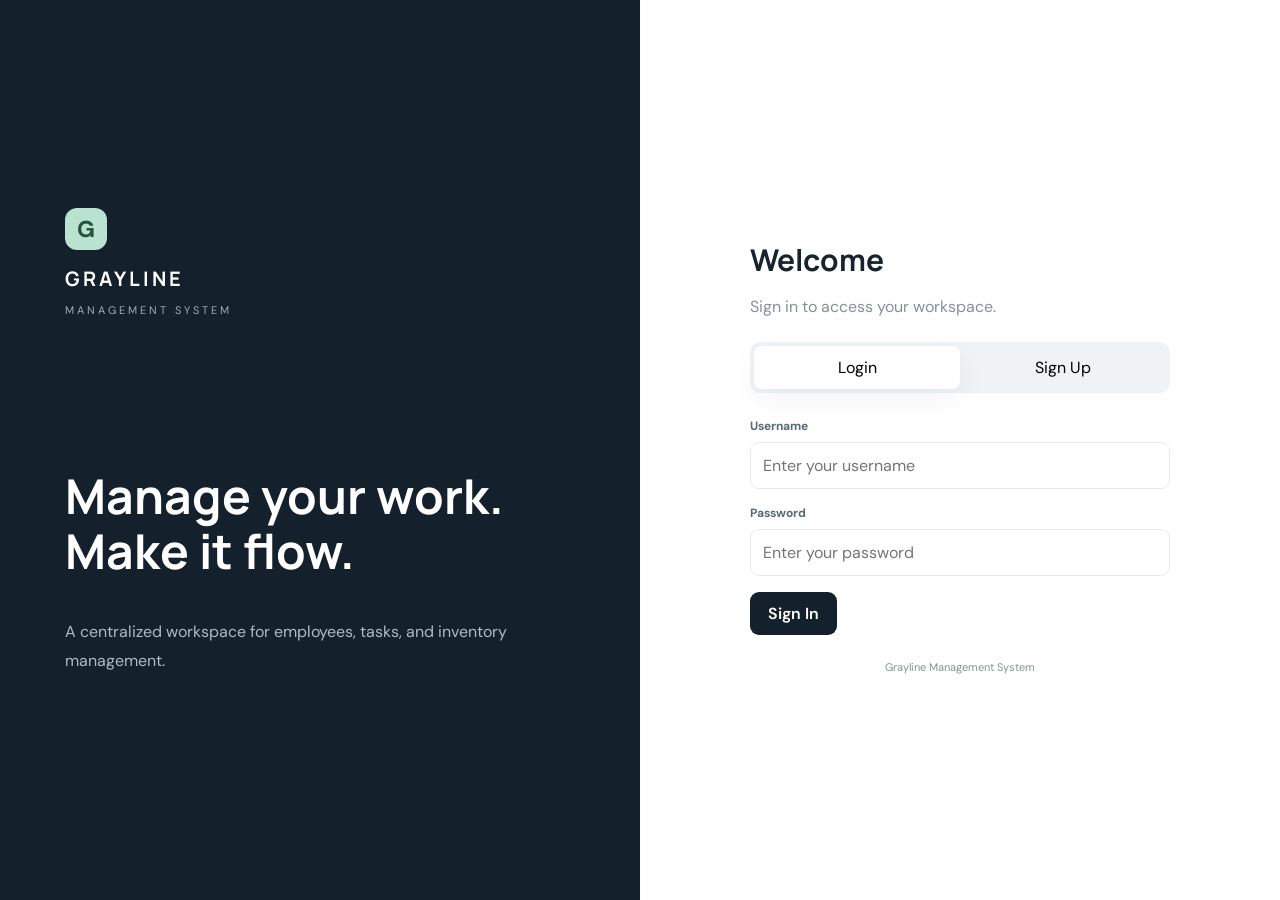
==== static/index.html @ 78852fe9 "Add the main files to upload the wep on server >>> pass use >>> python html css javascript" ====
<!DOCTYPE html>
<html lang="en">

<head>
    <meta charset="UTF-8">
    <meta name="viewport" content="width=device-width, initial-scale=1.0">

    <title>Grayline | Login</title>

    <link rel="stylesheet" href="style.css">
</head>

<body>

    <div class="auth-container">

        <div class="auth-brand">

            <div class="brand-logo">G</div>

            <h1>GRAYLINE</h1>

            <p>MANAGEMENT SYSTEM</p>

            <div class="brand-description">
                <h2>Manage your work.<br>Make it flow.</h2>

                <p>
                    A centralized workspace for employees,
                    tasks, and inventory management.
                </p>
            </div>

        </div>

        <div class="auth-content">

            <div class="auth-card">

                <h2>Welcome</h2>

                <p class="muted">
                    Sign in to access your workspace.
                </p>

                <div id="auth-message" class="notice hidden"></div>

                <div class="auth-tabs">

                    <button
                        class="active"
                        data-auth-tab="login"
                        type="button"
                    >
                        Login
                    </button>

                    <button
                        data-auth-tab="signup"
                        type="button"
                    >
                        Sign Up
                    </button>

                </div>

                <!-- Login Form -->

                <form id="login-form">

                    <div class="field">

                        <label>Username</label>

                        <input
                            type="text"
                            name="username"
                            placeholder="Enter your username"
                            required
                        >

                    </div>

                    <div class="field">

                        <label>Password</label>

                        <input
                            type="password"
                            name="password"
                            placeholder="Enter your password"
                            required
                        >

                    </div>

                    <button class="btn" type="submit">
                        Sign In
                    </button>

                </form>

                <!-- Signup Form -->

                <form id="signup-form" class="hidden">

                    <div class="field">

                        <label>Username</label>

                        <input
                            type="text"
                            name="username"
                            required
                            minlength="3"
                        >

                    </div>

                    <div class="field">

                        <label>Email</label>

                        <input
                            type="email"
                            name="email"
                            required
                        >

                    </div>

                    <div class="field">

                        <label>Phone</label>

                        <input
                            type="text"
                            name="phone"
                            required
                        >

                    </div>

                    <div class="field">

                        <label>Password</label>

                        <input
                            type="password"
                            name="password"
                            required
                            minlength="6"
                        >

                    </div>

                    <button class="btn" type="submit">
                        Create Account
                    </button>

                </form>

                <p class="auth-footer">
                    Grayline Management System
                </p>

            </div>

        </div>

    </div>

    <script src="app.js"></script>
    <script src="auth.js"></script>

</body>

</html>
---- static/style.css ----
@import url('https://fonts.googleapis.com/css2?family=DM+Sans:wght@400;500;600;700&family=Manrope:wght@500;600;700;800&display=swap');

:root {
    --background: #f4f6f8;
    --surface: #ffffff;
    --dark: #14212c;
    --dark-light: #263b4b;
    --accent: #b9e3d0;
    --accent-dark: #24543e;
    --text: #17232d;
    --muted: #84919c;
    --border: #e7ebef;
    --danger: #c94b4b;
    --shadow: 0 10px 30px rgba(20, 33, 44, .05);
}

* {
    box-sizing: border-box;
}

body {
    margin: 0;
    background: var(--background);
    color: var(--text);
    font-family: "DM Sans", sans-serif;
}

button,
input,
select,
textarea {
    font: inherit;
}

a {
    text-decoration: none;
    color: inherit;
}

/* Authentication */

.auth-container {
    min-height: 100vh;
    display: grid;
    grid-template-columns: 1fr 1fr;
    background: white;
}

.auth-brand {
    background: var(--dark);
    color: white;
    padding: 65px;
    display: flex;
    flex-direction: column;
    justify-content: center;
}

.brand-logo {
    width: 42px;
    height: 42px;
    border-radius: 12px;
    display: grid;
    place-items: center;
    background: var(--accent);
    color: var(--accent-dark);
    font-size: 23px;
    font-weight: 800;
}

.auth-brand h1 {
    font-family: Manrope, sans-serif;
    font-size: 20px;
    letter-spacing: 3px;
    margin: 15px 0 0;
}

.auth-brand > p {
    color: #9eacb8;
    font-size: 11px;
    letter-spacing: 3px;
}

.brand-description {
    margin-top: 100px;
    max-width: 450px;
}

.brand-description h2 {
    font-family: Manrope, sans-serif;
    font-size: 48px;
    line-height: 1.15;
}

.brand-description p {
    color: #aebbc5;
    line-height: 1.8;
}

.auth-content {
    display: grid;
    place-items: center;
    padding: 30px;
}

.auth-card {
    width: min(420px, 100%);
}

.auth-card h2 {
    font-family: Manrope, sans-serif;
    font-size: 30px;
    margin-bottom: 8px;
}

.muted {
    color: var(--muted);
}

.auth-tabs {
    display: flex;
    background: #f0f3f5;
    border-radius: 10px;
    padding: 4px;
    margin: 25px 0;
}

.auth-tabs button {
    flex: 1;
    padding: 11px;
    border: none;
    border-radius: 8px;
    background: transparent;
    cursor: pointer;
}

.auth-tabs button.active {
    background: white;
    box-shadow: var(--shadow);
}

/* Layout */

.layout {
    min-height: 100vh;
    display: grid;
    grid-template-columns: 245px 1fr;
}

.sidebar {
    background: var(--dark);
    color: white;
    padding: 25px 18px;
    display: flex;
    flex-direction: column;
}

.brand {
    display: flex;
    align-items: center;
    gap: 12px;
    margin-bottom: 45px;
    padding: 0 8px;
}

.brand h2 {
    font-family: Manrope, sans-serif;
    font-size: 16px;
    margin: 0;
    letter-spacing: 1px;
}

.brand small {
    color: #899aa8;
    font-size: 9px;
    letter-spacing: 2px;
}

.sidebar nav {
    display: grid;
    gap: 8px;
}

.sidebar nav a {
    padding: 13px;
    color: #b7c2ca;
    border-radius: 9px;
    font-size: 14px;
    transition: .2s;
}

.sidebar nav a:hover,
.sidebar nav a.active {
    background: var(--dark-light);
    color: white;
}

.sidebar-bottom {
    margin-top: auto;
    border-top: 1px solid #33414d;
    padding-top: 20px;
}

.sidebar-bottom p {
    margin: 0 0 5px;
    font-weight: 700;
}

.sidebar-bottom small {
    color: #9eacb8;
}

.logout-btn {
    display: block;
    width: 100%;
    margin-top: 15px;
    padding: 10px;
    color: white;
    background: #283946;
    border: 0;
    border-radius: 8px;
    cursor: pointer;
}

.logout-btn:hover {
    background: #3b4e5c;
}

/* Main content */

.main-content {
    padding: 35px;
    min-width: 0;
}

.topbar {
    display: flex;
    justify-content: space-between;
    align-items: center;
    margin-bottom: 35px;
}

.topbar small {
    color: var(--muted);
    letter-spacing: 2px;
    font-size: 10px;
}

.topbar h1 {
    font-family: Manrope, sans-serif;
    margin: 7px 0 0;
    font-size: 27px;
}

.role-badge {
    background: var(--accent);
    color: var(--accent-dark);
    padding: 8px 13px;
    border-radius: 30px;
    font-size: 11px;
    font-weight: 700;
}

.welcome {
    margin-bottom: 25px;
}

.welcome h2 {
    font-family: Manrope, sans-serif;
    margin-bottom: 7px;
}

.welcome p {
    color: var(--muted);
}

/* Statistics */

.stats-grid {
    display: grid;
    grid-template-columns: repeat(3, minmax(0, 1fr));
    gap: 16px;
    margin-bottom: 25px;
}

.stat-card {
    padding: 23px;
    background: white;
    border: 1px solid var(--border);
    border-radius: 14px;
    box-shadow: var(--shadow);
}

.stat-card p {
    color: var(--muted);
    font-size: 12px;
    margin: 0;
}

.stat-card h2 {
    font-family: Manrope, sans-serif;
    font-size: 27px;
    margin: 13px 0 0;
}

/* Panels */

.panel {
    background: white;
    padding: 23px;
    border: 1px solid var(--border);
    border-radius: 14px;
    margin-bottom: 20px;
    box-shadow: var(--shadow);
}

.panel h2 {
    font-family: Manrope, sans-serif;
    font-size: 17px;
    margin: 0 0 20px;
}

.panel-header {
    display: flex;
    align-items: center;
    justify-content: space-between;
    gap: 15px;
    margin-bottom: 20px;
}

.panel-header h2 {
    margin: 0;
}

/* Forms */

.field {
    display: grid;
    gap: 8px;
    margin-bottom: 16px;
}

.field label {
    font-size: 12px;
    font-weight: 700;
    color: #596875;
}

.field input,
.field select,
.field textarea {
    width: 100%;
    padding: 12px;
    border: 1px solid var(--border);
    border-radius: 9px;
    background: white;
    outline: none;
}

.field input:focus,
.field select:focus,
.field textarea:focus {
    border-color: #8ac9aa;
    box-shadow: 0 0 0 3px #b9e3d044;
}

.field textarea {
    min-height: 100px;
    resize: vertical;
}

.form-grid {
    display: grid;
    grid-template-columns: repeat(2, minmax(0, 1fr));
    gap: 0 15px;
}

.field.full {
    grid-column: 1 / -1;
}

/* Buttons */

.btn {
    padding: 11px 18px;
    background: var(--dark);
    color: white;
    border: none;
    border-radius: 9px;
    cursor: pointer;
    font-weight: 600;
}

.btn:hover {
    background: var(--dark-light);
}

.btn:disabled {
    opacity: .5;
    cursor: not-allowed;
}

.btn-small {
    padding: 7px 11px;
    font-size: 12px;
}

.btn-danger {
    background: #fff0f0;
    color: var(--danger);
    border: 1px solid #f1dada;
}

.btn-danger:hover {
    background: #ffe2e2;
}

/* Tables */

.table-wrapper {
    overflow-x: auto;
}

table {
    width: 100%;
    border-collapse: collapse;
    min-width: 550px;
}

th {
    text-align: left;
    padding: 13px;
    color: var(--muted);
    font-size: 10px;
    letter-spacing: 1px;
    text-transform: uppercase;
    border-bottom: 1px solid var(--border);
}

td {
    padding: 15px 13px;
    font-size: 13px;
    border-bottom: 1px solid #f0f2f4;
}

tr:last-child td {
    border-bottom: none;
}

.description {
    font-size: 12px;
    color: var(--muted);
    margin: 5px 0 0;
}

.empty {
    text-align: center;
    color: var(--muted);
    padding: 30px;
}

/* Status */

.status {
    display: inline-block;
    padding: 6px 10px;
    border-radius: 30px;
    font-size: 11px;
    font-weight: 700;
}

.status.pending {
    background: #fff3dc;
    color: #906a20;
}

.status.completed {
    background: #e4f5eb;
    color: #28744d;
}

/* Messages */

.notice {
    padding: 13px 15px;
    background: #e8f6ee;
    color: #286b49;
    border-radius: 9px;
    margin-bottom: 18px;
    font-size: 13px;
}

.notice.error {
    background: #fff0f0;
    color: #a93636;
}

.hidden {
    display: none !important;
}

.auth-footer {
    color: var(--muted);
    text-align: center;
    font-size: 11px;
    margin-top: 25px;
}

.error-page {
    padding: 40px;
    color: var(--danger);
}

/* Responsive */

@media (max-width: 950px) {

    .stats-grid {
        grid-template-columns: repeat(2, minmax(0, 1fr));
    }

}

@media (max-width: 700px) {

    .auth-container {
        grid-template-columns: 1fr;
    }

    .auth-brand {
        display: none;
    }

    .layout {
        grid-template-columns: 1fr;
    }

    .sidebar {
        padding: 15px;
    }

    .brand {
        margin-bottom: 15px;
    }

    .sidebar nav {
        display: flex;
        overflow-x: auto;
    }

    .sidebar nav a {
        white-space: nowrap;
    }

    .sidebar-bottom {
        display: none;
    }

    .main-content {
        padding: 20px 14px;
    }

    .stats-grid {
        grid-template-columns: 1fr 1fr;
        gap: 10px;
    }

    .stat-card {
        padding: 15px;
    }

    .stat-card h2 {
        font-size: 22px;
    }

    .form-grid {
        grid-template-columns: 1fr;
    }

    .field.full {
        grid-column: auto;
    }

    .topbar h1 {
        font-size: 22px;
    }

}
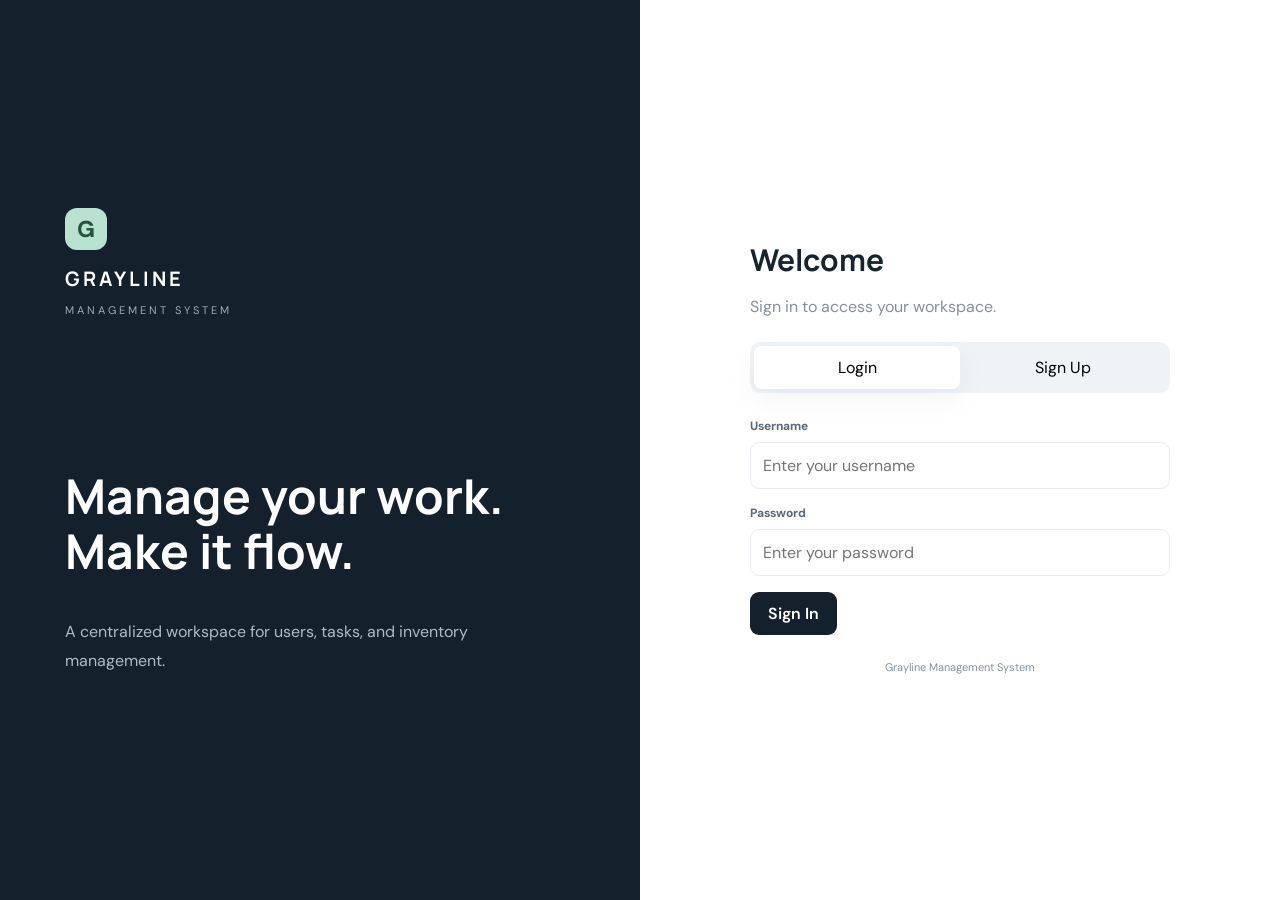
==== commit cea9c545: "Add files via upload" ====
--- a/static/index.html
+++ b/static/index.html
@@ -26,7 +26,7 @@
                 <h2>Manage your work.<br>Make it flow.</h2>
 
                 <p>
-                    A centralized workspace for employees,
+                    A centralized workspace for users,
                     tasks, and inventory management.
                 </p>
             </div>
